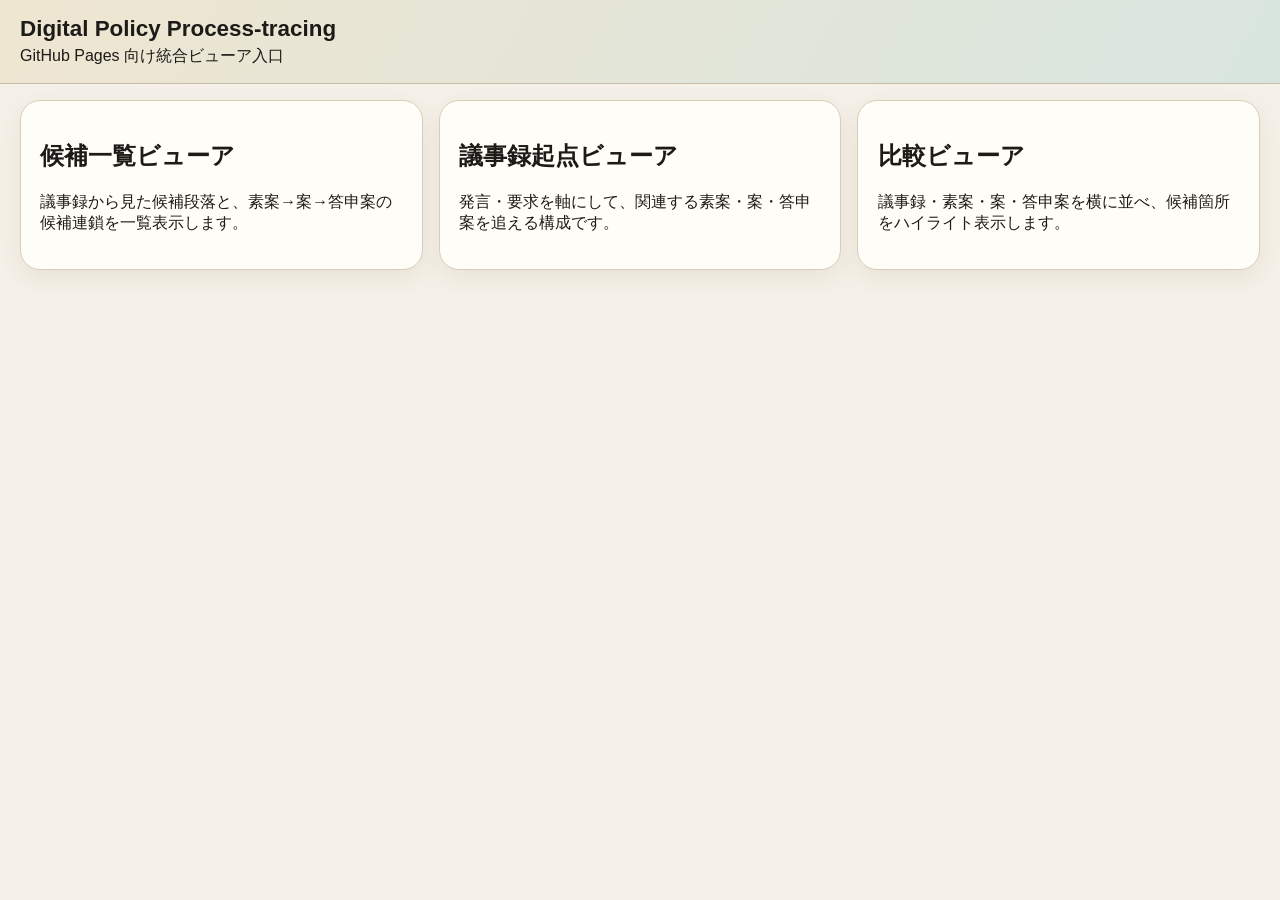
==== docs/index.html @ 76e115f7 "Initial import for GitHub distribution" ====
<!doctype html>
<html lang="ja">
<head>
  <meta charset="utf-8">
  <meta name="viewport" content="width=device-width, initial-scale=1">
  <title>Digital Policy Process-tracing Viewer</title>
  <link rel="stylesheet" href="./assets/styles.css">
</head>
<body>
  <header class="site-header">
    <div>
      <h1>Digital Policy Process-tracing</h1>
      <p>GitHub Pages 向け統合ビューア入口</p>
    </div>
  </header>
  <main>
    <section class="portal-grid">
      <a class="portal-card" href="./candidates.html">
        <h2>候補一覧ビューア</h2>
        <p>議事録から見た候補段落と、素案→案→答申案の候補連鎖を一覧表示します。</p>
      </a>
      <a class="portal-card" href="./meeting_viewer.html">
        <h2>議事録起点ビューア</h2>
        <p>発言・要求を軸にして、関連する素案・案・答申案を追える構成です。</p>
      </a>
      <a class="portal-card" href="./comparison_viewer.html">
        <h2>比較ビューア</h2>
        <p>議事録・素案・案・答申案を横に並べ、候補箇所をハイライト表示します。</p>
      </a>
    </section>
  </main>
</body>
</html>
---- docs/assets/styles.css ----
body {
  margin: 0;
  font-family: "Hiragino Sans", "Yu Gothic", sans-serif;
  background: #f5f1e8;
  color: #1c1b18;
}

.site-header {
  position: sticky;
  top: 0;
  z-index: 10;
  display: flex;
  justify-content: space-between;
  gap: 1rem;
  align-items: end;
  padding: 1rem 1.25rem;
  background: linear-gradient(120deg, #efe6d1, #d8e5df);
  border-bottom: 1px solid #c7bea9;
}

.site-header h1 {
  margin: 0;
  font-size: 1.4rem;
}

.site-header p {
  margin: 0.25rem 0 0;
}

.controls input {
  min-width: 16rem;
  padding: 0.6rem 0.75rem;
  border: 1px solid #9a927f;
  border-radius: 999px;
  background: rgba(255, 255, 255, 0.8);
}

main {
  padding: 1rem 1.25rem 3rem;
}

.portal-grid {
  display: grid;
  grid-template-columns: repeat(auto-fit, minmax(240px, 1fr));
  gap: 1rem;
}

.portal-card {
  display: block;
  text-decoration: none;
  color: inherit;
  background: #fffdf8;
  border: 1px solid #d8ceb8;
  border-radius: 20px;
  padding: 1.2rem;
  box-shadow: 0 8px 24px rgba(73, 61, 37, 0.08);
}

.results {
  display: grid;
  gap: 1rem;
}

.card {
  background: #fffdf8;
  border: 1px solid #d8ceb8;
  border-radius: 16px;
  padding: 1rem;
  box-shadow: 0 8px 24px rgba(73, 61, 37, 0.08);
}

.meta {
  display: flex;
  flex-wrap: wrap;
  gap: 0.75rem;
  margin-bottom: 0.75rem;
  color: #5f584a;
  font-size: 0.95rem;
}

.pill {
  display: inline-block;
  padding: 0.2rem 0.55rem;
  border-radius: 999px;
  background: #e7f0eb;
  color: #214c38;
}

.candidate-list {
  margin: 0.6rem 0 0;
  padding-left: 1.1rem;
}

.candidate-list li {
  margin: 0.3rem 0;
}

.muted {
  color: #6f6758;
}

.statement-body,
.request-summary {
  white-space: pre-wrap;
  line-height: 1.8;
}

.candidate-section {
  margin-top: 1rem;
}

.candidate-grid {
  display: grid;
  gap: 0.75rem;
}

.candidate-card {
  background: #fbf8ef;
  border: 1px solid #dfd6c1;
  border-radius: 14px;
  padding: 0.85rem;
}

.candidate-meta {
  display: flex;
  flex-wrap: wrap;
  gap: 0.75rem;
  margin-bottom: 0.5rem;
  color: #5f584a;
  font-size: 0.92rem;
}

.candidate-text {
  white-space: pre-wrap;
  line-height: 1.8;
}

.best-pair-box {
  display: flex;
  flex-wrap: wrap;
  gap: 0.75rem;
  align-items: center;
  margin: 1rem 0;
  padding: 0.9rem 1rem;
  border-radius: 16px;
  background: linear-gradient(135deg, #1f5c47, #2f7d62);
  color: #f8fff8;
  box-shadow: 0 10px 24px rgba(31, 92, 71, 0.22);
}

.best-pair-label {
  font-size: 0.82rem;
  font-weight: 700;
  letter-spacing: 0.08em;
  text-transform: uppercase;
  opacity: 0.88;
}

.best-pair-value {
  font-size: 1.05rem;
  font-weight: 700;
}

mark {
  background: #ffe88a;
  padding: 0 0.15rem;
}

.workspace {
  display: grid;
  grid-template-columns: 320px minmax(0, 1fr);
  gap: 1rem;
}

.sidebar {
  display: grid;
  gap: 0.5rem;
  align-content: start;
}

.sidebar-item {
  width: 100%;
  text-align: left;
  border: 1px solid #d8ceb8;
  border-radius: 14px;
  background: #fffdf8;
  padding: 0.85rem;
  font: inherit;
  cursor: pointer;
}

.sidebar-item.active {
  background: #e7f0eb;
  border-color: #6f9b85;
}

.detail {
  min-width: 0;
}

.meeting-shell {
  display: grid;
  grid-template-columns: 1.1fr 1fr;
  gap: 1rem;
}

.meeting-panel {
  background: #fffdf8;
  border: 1px solid #d8ceb8;
  border-radius: 16px;
  padding: 1rem;
}

.compare-grid {
  display: grid;
  grid-template-columns: repeat(4, minmax(0, 1fr));
  gap: 1rem;
  margin-top: 1rem;
}

.compare-column {
  min-width: 0;
}

@media (max-width: 980px) {
  .workspace,
  .meeting-shell,
  .compare-grid {
    grid-template-columns: 1fr;
  }
}
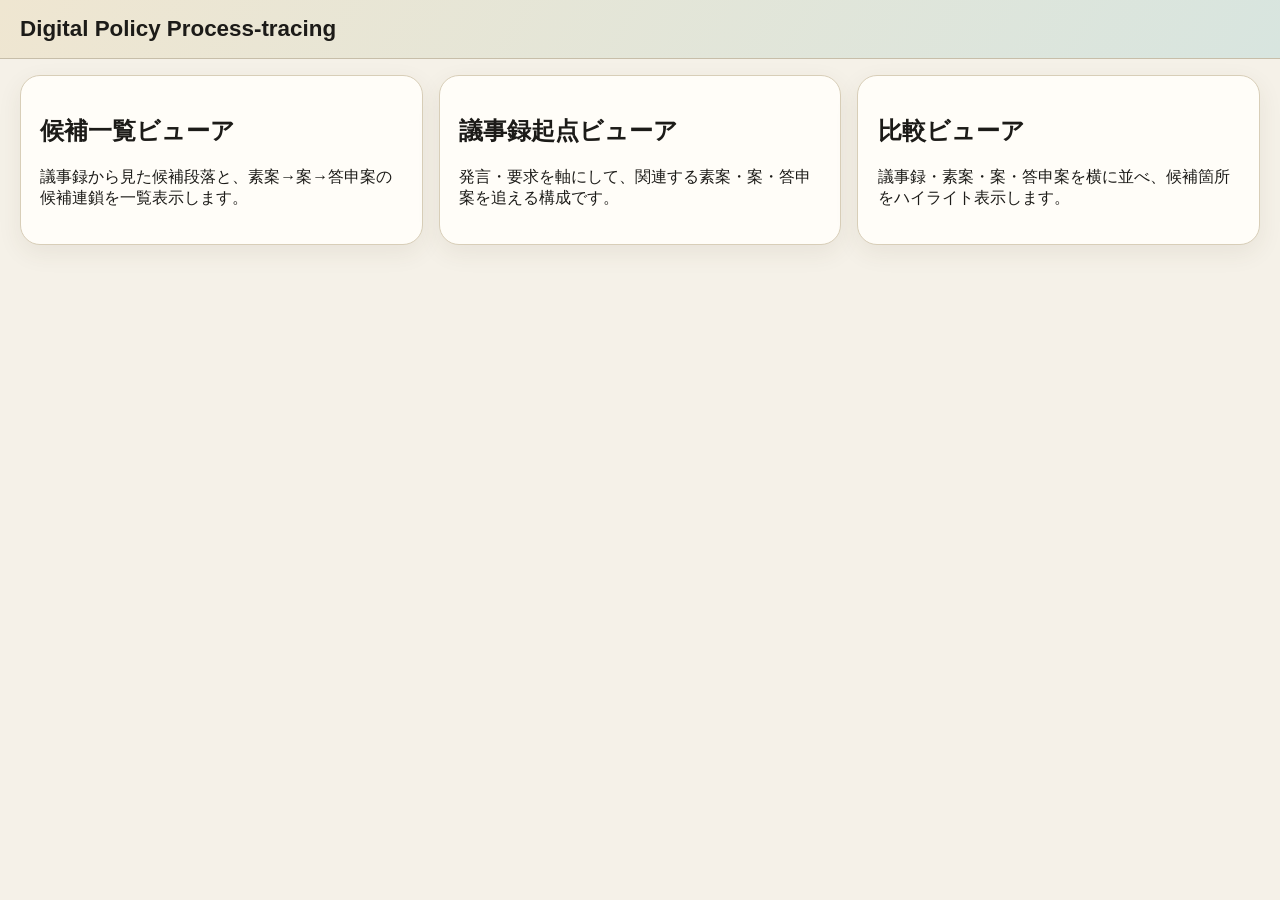
==== commit dc9eaf92: "Update index.html" ====
--- a/docs/index.html
+++ b/docs/index.html
@@ -10,7 +10,6 @@
   <header class="site-header">
     <div>
       <h1>Digital Policy Process-tracing</h1>
-      <p>GitHub Pages 向け統合ビューア入口</p>
     </div>
   </header>
   <main>
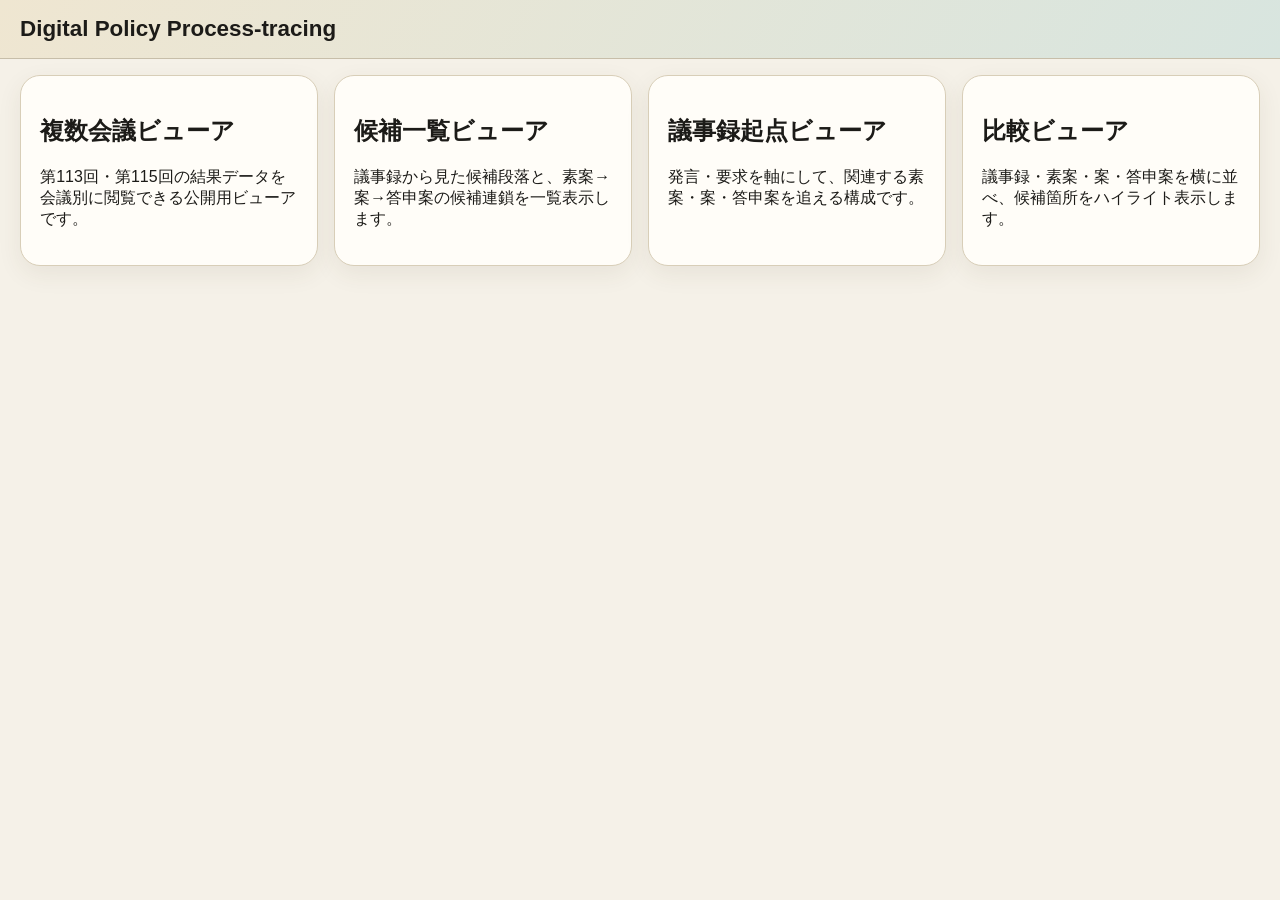
==== commit 908c253e: "Add multi-meeting GitHub Pages viewer" ====
--- a/docs/index.html
+++ b/docs/index.html
@@ -14,6 +14,10 @@
   </header>
   <main>
     <section class="portal-grid">
+      <a class="portal-card" href="./process-tracing-viewer/">
+        <h2>複数会議ビューア</h2>
+        <p>第113回・第115回の結果データを会議別に閲覧できる公開用ビューアです。</p>
+      </a>
       <a class="portal-card" href="./candidates.html">
         <h2>候補一覧ビューア</h2>
         <p>議事録から見た候補段落と、素案→案→答申案の候補連鎖を一覧表示します。</p>
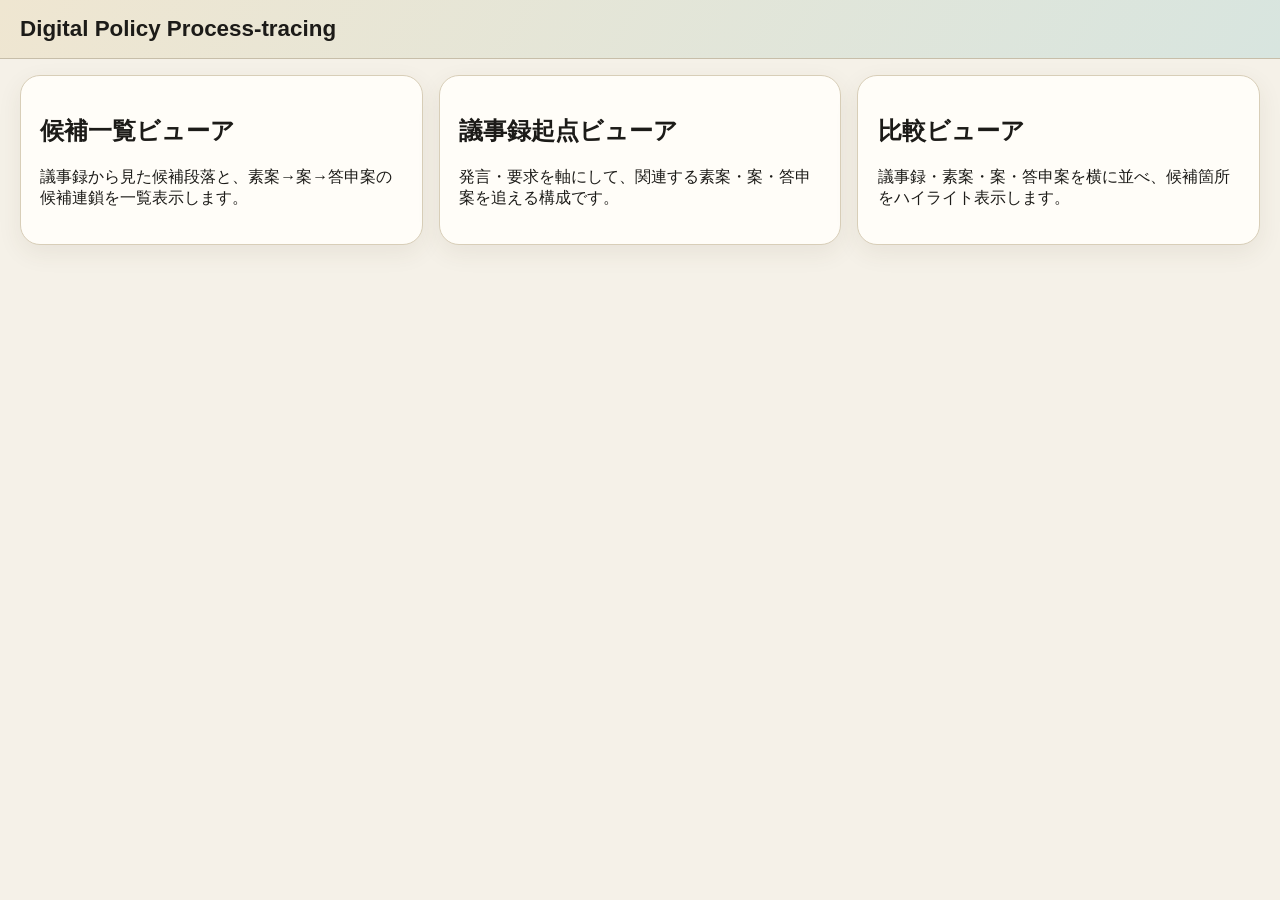
==== commit e00efc51: "Update index.html" ====
--- a/docs/index.html
+++ b/docs/index.html
@@ -14,10 +14,6 @@
   </header>
   <main>
     <section class="portal-grid">
-      <a class="portal-card" href="./process-tracing-viewer/">
-        <h2>複数会議ビューア</h2>
-        <p>第113回・第115回の結果データを会議別に閲覧できる公開用ビューアです。</p>
-      </a>
       <a class="portal-card" href="./candidates.html">
         <h2>候補一覧ビューア</h2>
         <p>議事録から見た候補段落と、素案→案→答申案の候補連鎖を一覧表示します。</p>
